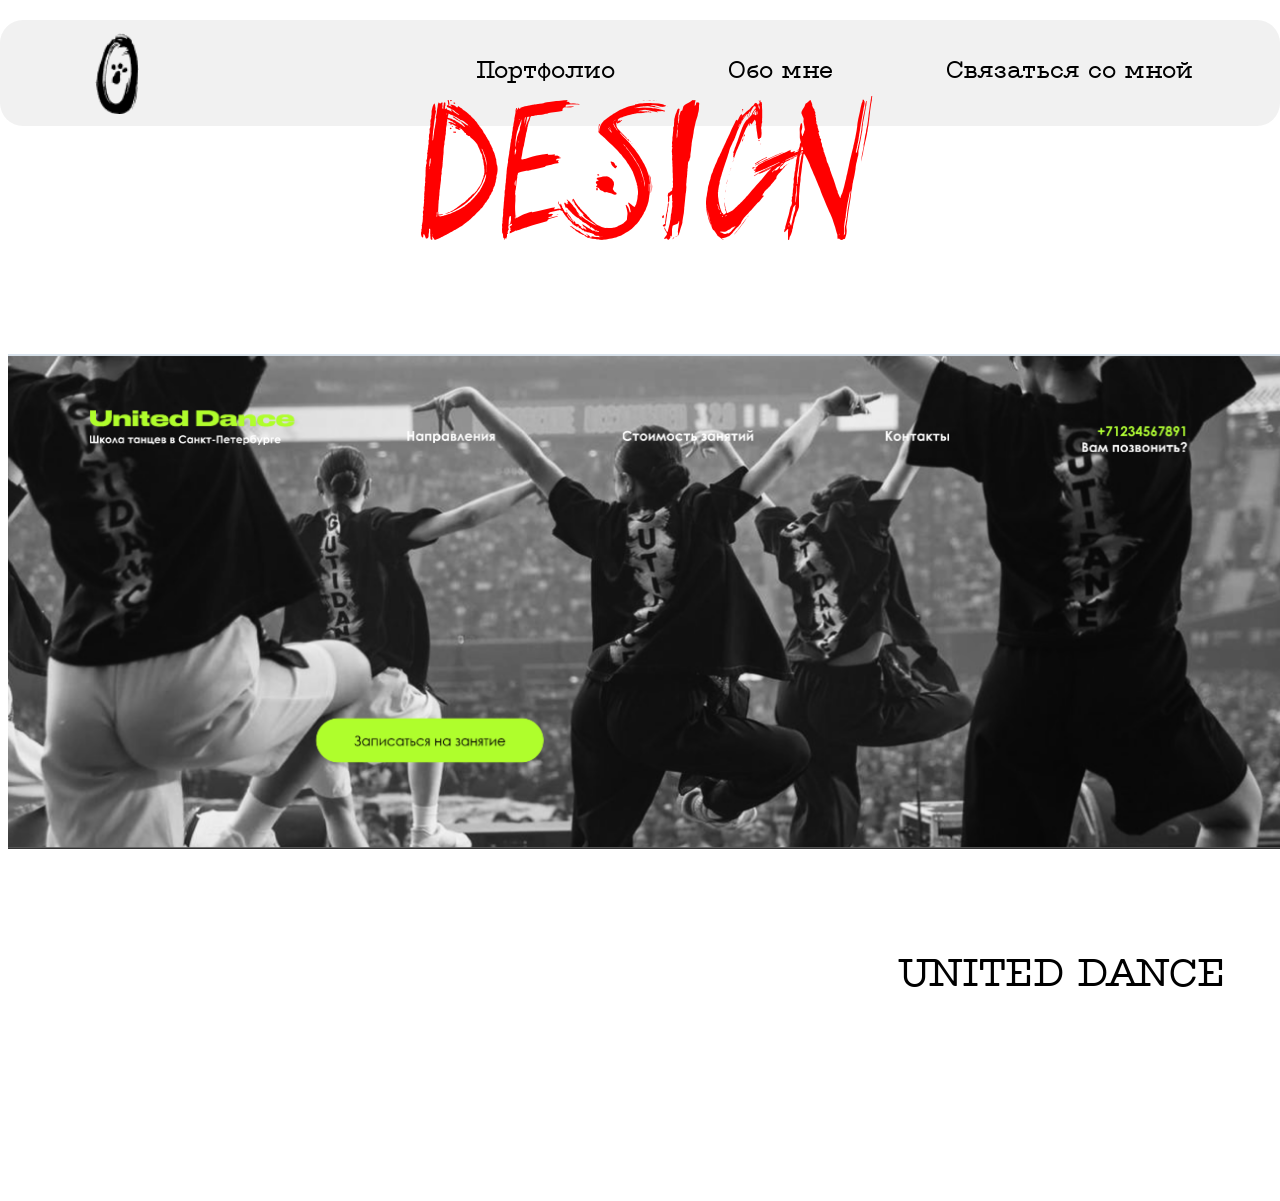
==== project-1.html @ 960e6727 "1" ====
<!DOCTYPE html>
<html lang="en">
  <head>
    <meta charset="UTF-8" />
    <meta name="viewport" content="width=device-width, initial-scale=1.0" />
    <link rel="stylesheet" href="./css/index.css" />
    <title>РАБОТА 1</title>
  </head>
  <body>
    <div class="page">
      <header class="header">
        <div class="header__wrapper">
          <h1 class="header__title header__title-project">DESIGN</h1>
          <a class="header__logo" href="index.html">
            <img src="./images/logo.png" alt="logo" />
          </a>
          <ul class="header__nav">
            <li>
              <a class="header__link" href="#skill">Портфолио</a>
            </li>
            <li>
              <a class="header__link" href="#about">Обо мне</a>
            </li>
            <li>
              <a class="header__link" href="#connection">Связаться со мной</a>
            </li>
          </ul>
        </div>
      </header>
      <main>
        <section class="project-top">
          <div class="container">
            <div class="project-top__wrapper">
              <div class="project-top__image">
                <img src="./images/project-1.png" alt="image" />
              </div>
              <h2 class="project-top__title">UNITED DANCE</h2>
            </div>
          </div>
        </section>

        <section class="project-info">
          <div class="container">
            <div class="project-info__wrapper"></div>
          </div>
        </section>
      </main>
      <!-- <footer id="connection" class="footer">
        <div class="footer__wrapper">
          <div class="footer__nav">
            <p class="footer__text">Связаться со мной</p>
            <ul class="footer__social">
              <li>
                <a class="footer__text" href="tel:89097540386">89097540386</a>
              </li>
              <li>
                <a
                  class="footer__icon"
                  href="https://t.me/ppashtett"
                  target="_blank"
                >
                  <img src="./images/telegram.png" alt="icon" />
                </a>
              </li>
              <li>
                <a
                  class="footer__icon"
                  href="https://www.instagram.com/dashapashtet/"
                  target="_blank"
                >
                  <img src="./images/instagram.png" alt="icon" />
                </a>
              </li>
            </ul>
          </div>
          <span class="footer__title">dESIGN</span>
          <div class="footer__adress">
            <p class="footer__text footer__adress-txt">
              давайте вместе создадим крутой проект
            </p>
            <p class="footer__text footer__adress-txt">
              Пащенко Дарья, Санкт-Петербург, 2024
            </p>
          </div>
        </div>
      </footer> -->
    </div>
  </body>
</html>
---- css/index.css ----
@font-face {
  font-family: "Zaychik";
  src: url("../fonts/Zaychik-Regular.ttf") format("truetype");
  font-weight: normal;
  font-style: normal;
}
@font-face {
  font-family: "Type-Machine";
  src: url("../fonts/Type-Machine.ttf") format("truetype");
  font-weight: normal;
  font-style: normal;
}
@font-face {
  font-family: "FDMedian";
  src: url("../fonts/fdmedian.ttf") format("truetype");
  font-style: normal;
}

* {
  margin: 0;
  padding: 0;
}
html {
  scroll-behavior: smooth;
}

a {
  text-decoration: none;
}
ul {
  list-style-type: none;
  margin: 0;
  padding: 0;
}
h1,
h2,
h3,
h4,
h5,
h6,
p {
  margin: 0;
}
button {
  border: none;
  cursor: pointer;
}
.page {
  width: 100%;
  display: flex;
  flex-direction: column;
  margin: 0 auto;
  padding: 0;
  font-family: "Zaychik", sans-serif;
  -webkit-font-smoothing: antialiased;
  -moz-osx-font-smoothing: grayscale;
  -webkit-text-size-adjust: 100%;
  -ms-text-size-adjust: 100%;
  -moz-text-size-adjust: 100%;
  background: #ffffff;
}
.container {
  max-width: 1561px;
  width: 100%;
  margin: 0 auto;
}
.header {
  width: 100%;
  position: absolute;
  top: 0;
  left: 0;
  display: flex;
}
.header__wrapper {
  max-width: 1872px;
  width: 100%;
  height: 106px;
  background: #f1f1f1;
  border-radius: 23px;
  margin: 20px auto;
  display: flex;
  align-items: center;
  justify-content: space-between;
  padding-left: 95px;
  padding-right: 87px;
  box-sizing: border-box;
  position: relative;
}
.header__title {
  font-weight: 400;
  font-size: 200px;
  line-height: 220px;
  color: #ff0000;
  position: absolute;
  top: 53px;
  left: 466px;
  z-index: 2;
}
.header__title-project {
  top: 60px;
  left: 418px;
}
.header__logo {
  display: block;
  width: 44px;
  height: 81px;
}
.header__logo img {
  width: 100%;
  height: 100%;
  object-fit: cover;
}
/*---promo---*/
.promo {
  width: 100%;
  background: linear-gradient(0deg, #ffffff 0%, #dddddd 44.45%, #c6c6c6 100%);
}
.header__nav {
  display: flex;
  align-items: center;
  gap: 113px;
}
.header__link {
  font-family: "Type-Machine", sans-serif;
  font-weight: 400;
  font-size: 25px;
  line-height: 39.08px;
  color: #000;
}
.promo__wrapper {
  display: flex;
  align-items: center;
  flex-direction: column;
}
.promo__image {
  width: 404px;
  height: 530px;
  margin: 144px auto 42px;
  position: relative;
}
.promo__image img {
  width: 100%;
  height: 100%;
  object-fit: cover;
}
.promo__title {
  font-weight: 400;
  font-size: 200px;
  line-height: 220px;
  color: #ff0000;
  position: absolute;
  top: -71px;
  left: -268px;
}
.promo__subtitle {
  font-weight: 400;
  font-size: 100px;
  line-height: 1100px;
  color: #000;
  position: absolute;
  top: -2px;
  right: -138px;
}
/*---info---*/
.info {
  width: 100%;
}
.info__wrapper {
  padding-top: 53px;
  padding-bottom: 63px;
  box-sizing: border-box;
  width: 100%;
  display: flex;
  flex-direction: column;
  gap: 51px;
}
.info__top {
  width: 100%;
  display: flex;
  justify-content: space-between;
  margin-top: 53px;
}
.info__text {
  display: flex;
  flex-direction: column;
  gap: 130px;
  max-width: 566px;
  width: 100%;
}
.info__title {
  max-width: 380px;
  font-weight: 400;
  font-size: 60px;
  line-height: 66px;
  color: #000;
}
.info__title span {
  color: #ff0000;
}
.info__subtitle {
  font-weight: 400;
  font-size: 40px;
  line-height: 44px;
  color: #000;
}
.info__image {
  width: 443px;
  height: 445px;
  margin-top: 288px;
  position: relative;
}
.info__image img {
  width: 100%;
  height: 100%;
  object-fit: cover;
}
.info__font {
  font-family: "FDMedian", sans-serif;
  font-weight: 400;
  font-size: 100px;
  line-height: 94.1px;
  color: #00000040;
  position: absolute;
  bottom: 30px;
  left: -402px;
}
.info__all {
  width: 100%;
  display: flex;
  padding-top: 19px;
  padding-bottom: 46px;
  box-sizing: border-box;
  border: 1px solid #000000;
}
.info__all-aside {
  width: 315px;
  display: flex;
  flex-direction: column;
  padding-left: 69px;
  box-sizing: border-box;
  border-right: 1px solid #000000;
}
.info__all-key {
  font-family: "Type-Machine", sans-serif;
  font-weight: 400;
  font-size: 30px;
  line-height: 46.9px;
  color: #000;
}
.key-one {
  margin-top: 32px;
}
.key-two {
  margin-top: 16px;
}
.info__all-main {
  display: flex;
  flex-direction: column;
  padding-left: 75px;
  box-sizing: border-box;
}
/*---skills---*/
.skills {
  width: 100%;
}
.skills__wrapper {
  padding-top: 68px;
  padding-bottom: 119px;
  box-sizing: border-box;
  display: flex;
  flex-direction: column;
}
.skills__top {
  display: flex;
  flex-direction: column;
  align-items: center;
  gap: 45px;
  margin-left: 40px;
}
.skills__title {
  font-family: "FDMedian", sans-serif;
  font-weight: 400;
  font-size: 100px;
  line-height: 94.1px;
  color: #00000040;
}
.skills__software {
  display: flex;
  align-items: center;
}
.skills__soft {
  filter: grayscale(100%);
}
.skills__soft-1 {
  margin-right: 29px;
}
.skills__soft-2 {
  margin-right: 9px;
}
.skills__soft-3 {
  margin-right: 7px;
}
.skills__soft-4 {
  margin-right: 28px;
}
.skills__soft-5 {
  margin-right: 22px;
}
.skills__soft-6 {
  margin-right: 22px;
}
.skills__soft img {
  width: auto;
  height: auto;
}
.skills__centr {
  display: flex;
  flex-direction: column;
  margin-top: 148px;
}
.skills__subtitle {
  font-family: "Type-Machine", sans-serif;
  font-weight: 400;
  font-size: 48px;
  line-height: 75.04px;
  color: #000;
  text-align: center;
  margin: 36px 0 0 38px;
}
.centr-title {
  text-align: right;
  margin-top: 112px;
}
.skills__items {
  display: flex;
  flex-direction: column;
  margin-top: 111px;
}
.skills__link {
  width: 100%;
  display: flex;
  align-items: center;
  justify-content: space-between;
  border-top: 1px solid #000000;
  padding: 30px 165px 24px 57px;
  box-sizing: border-box;
}
.skills__link:last-of-type {
  border-bottom: 1px solid #000000;
}
.skills__number {
  font-family: "FDMedian", sans-serif;
  font-weight: 400;
  font-size: 100px;
  line-height: 94.1px;
  color: #000;
}
.skills__text {
  display: flex;
  align-items: center;
  gap: 90px;
}
.skills__work {
  font-weight: 400;
  font-size: 50px;
  line-height: 55px;
  color: #000;
}
.skills__icon {
  width: 195px;
}
/*---footer---*/
.footer {
  width: 100%;
}
.footer__wrapper {
  height: 155px;
  margin: 0 24px 38px 24px;
  background: #f1f1f1;
  border-radius: 23px;
  display: flex;
  align-items: center;
  justify-content: space-between;
  padding-left: 180px;
  padding-right: 115px;
  box-sizing: border-box;
}
.footer__nav {
  display: flex;
  flex-direction: column;
  gap: 42px;
}
.footer__text {
  font-family: "Type-Machine", sans-serif;
  font-weight: 400;
  font-size: 16px;
  line-height: 25.01px;
  color: #000;
  margin-right: 30px;
}
.footer__adress-txt {
  margin-right: 0;
}
.footer__social {
  display: flex;
  align-items: center;
}
.footer__social a {
  transition: all 0.3s ease-out;
}
.footer__social a:hover {
  opacity: 0.5;
}
.footer__icon {
  display: block;
  width: 24px;
  height: 24px;
  margin-right: 15px;
}
.footer__icon img {
  width: 100%;
  height: 100%;
  object-fit: cover;
}
.footer__title {
  font-family: "Zaychik", sans-serif;
  font-weight: 400;
  font-size: 180px;
  line-height: 198px;
  color: #ff0000;
  margin: 42px 0 0 55px;
}
.footer__adress {
  display: flex;
  flex-direction: column;
  gap: 26px;
  text-align: right;
  margin-top: 10px;
}
/*---project-top---*/
.project-top {
  width: 100%;
}
.project-top__wrapper {
  margin: 354px auto 0;
  display: flex;
  flex-direction: column;
  gap: 102px;
}
.project-top__image {
  max-width: 1295px;
  width: 100%;
  margin-left: 8px;
}
.project-top__image img {
  width: 100%;
  height: 100%;
  object-fit: cover;
}
.project-top__title {
  font-family: "Type-Machine", sans-serif;
  font-weight: 400;
  font-size: 40px;
  line-height: 100%;
  color: #000;
  text-transform: uppercase;
  text-align: right;
  margin-right: 55px;
}
/*---project-info---*/
.project-info {
  width: 100%;
}
.project-info__wrapper {
  padding-top: 95px;
  padding-bottom: 110px;
  box-sizing: border-box;
  display: flex;
  flex-direction: column;
}
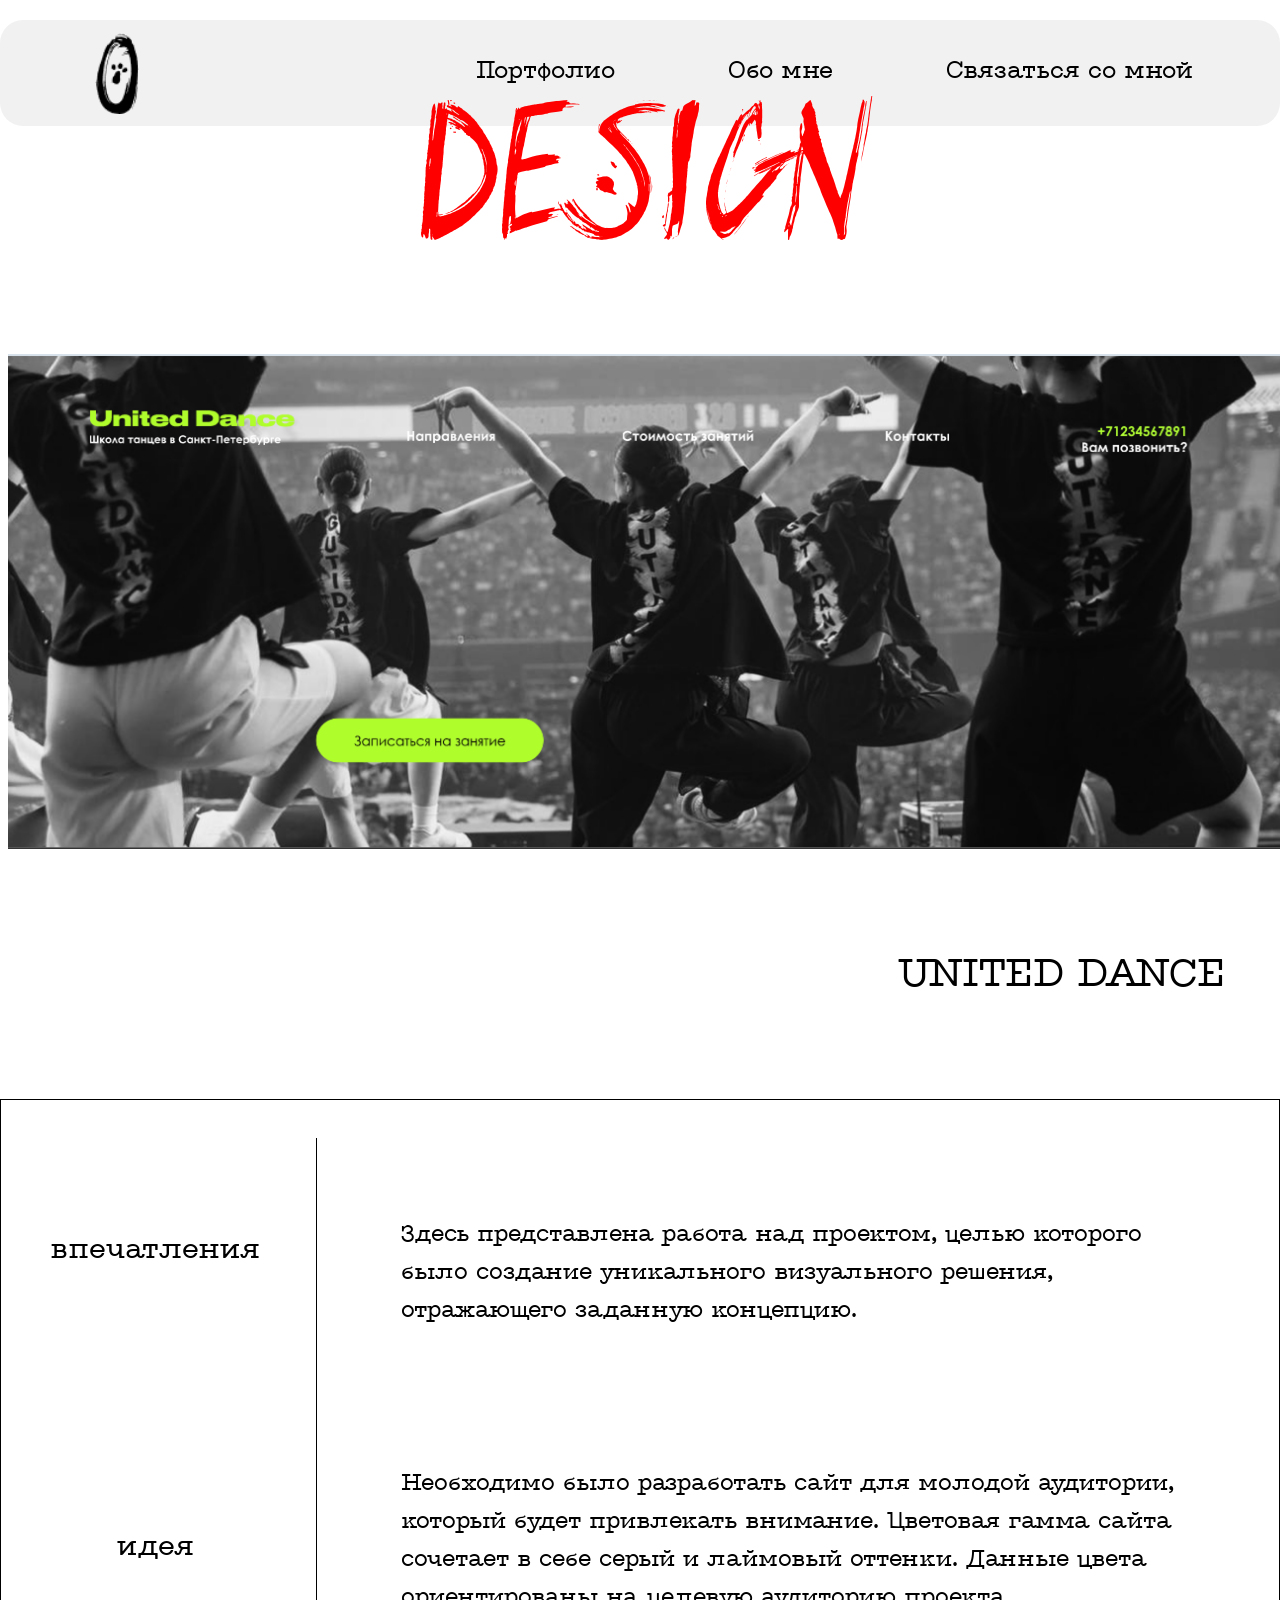
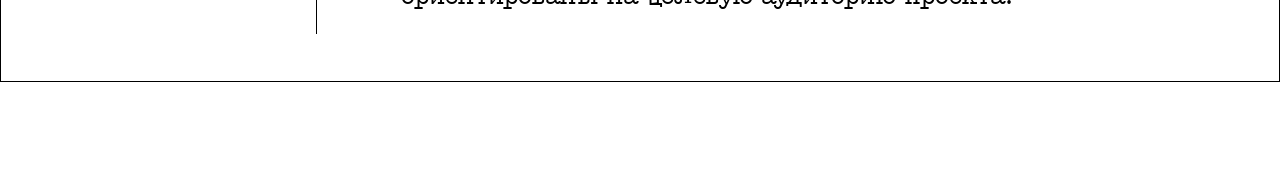
==== commit 23bf7a07: "1" ====
--- a/project-1.html
+++ b/project-1.html
@@ -41,7 +41,29 @@
 
         <section class="project-info">
           <div class="container">
-            <div class="project-info__wrapper"></div>
+            <div class="project-info__wrapper">
+              <div class="project-info__top">
+                <div class="project-info__item">
+                  <div class="project-info__aside">
+                    <p class="project-info__key">впечатления</p>
+                    <p class="project-info__key">идея</p>
+                  </div>
+                  <div class="project-info__main">
+                    <p class="project-info__value">
+                      Здесь представлена работа над проектом, целью которого
+                      было создание уникального визуального решения, отражающего
+                      заданную концепцию.
+                    </p>
+                    <p class="project-info__value">
+                      Необходимо было разработать сайт для молодой аудитории,
+                      который будет привлекать внимание. Цветовая гамма сайта
+                      сочетает в себе серый и лаймовый оттенки. Данные цвета
+                      ориентированы на целевую аудиторию проекта.
+                    </p>
+                  </div>
+                </div>
+              </div>
+            </div>
           </div>
         </section>
       </main>
--- a/css/index.css
+++ b/css/index.css
@@ -472,9 +472,54 @@
   width: 100%;
 }
 .project-info__wrapper {
-  padding-top: 95px;
+  padding-top: 103px;
   padding-bottom: 110px;
   box-sizing: border-box;
   display: flex;
   flex-direction: column;
 }
+.project-info__top {
+  width: 100%;
+  display: flex;
+  flex-direction: column;
+}
+.project-info__item {
+  display: flex;
+  padding-top: 38px;
+  padding-bottom: 47px;
+  box-sizing: border-box;
+  border: 1px solid #000000;
+}
+.project-info__aside {
+  display: flex;
+  flex-direction: column;
+  gap: 267px;
+  border-right: 1px solid #000000;
+  padding-left: 49px;
+  padding-right: 56px;
+  padding-top: 98px;
+  padding-bottom: 71px;
+}
+.project-info__main {
+  display: flex;
+  flex-direction: column;
+  padding-left: 84px;
+  padding-right: 100px;
+  box-sizing: border-box;
+  margin-top: 78px;
+  gap: 135px;
+}
+.project-info__key {
+  font-family: "Type-Machine", sans-serif;
+  font-weight: 400;
+  font-size: 30px;
+  line-height: 100%;
+  color: #000;
+  text-align: center;
+}
+.project-info__value {
+  font-family: "Type-Machine", sans-serif;
+  font-weight: 400;
+  font-size: 24px;
+  color: #000;
+}
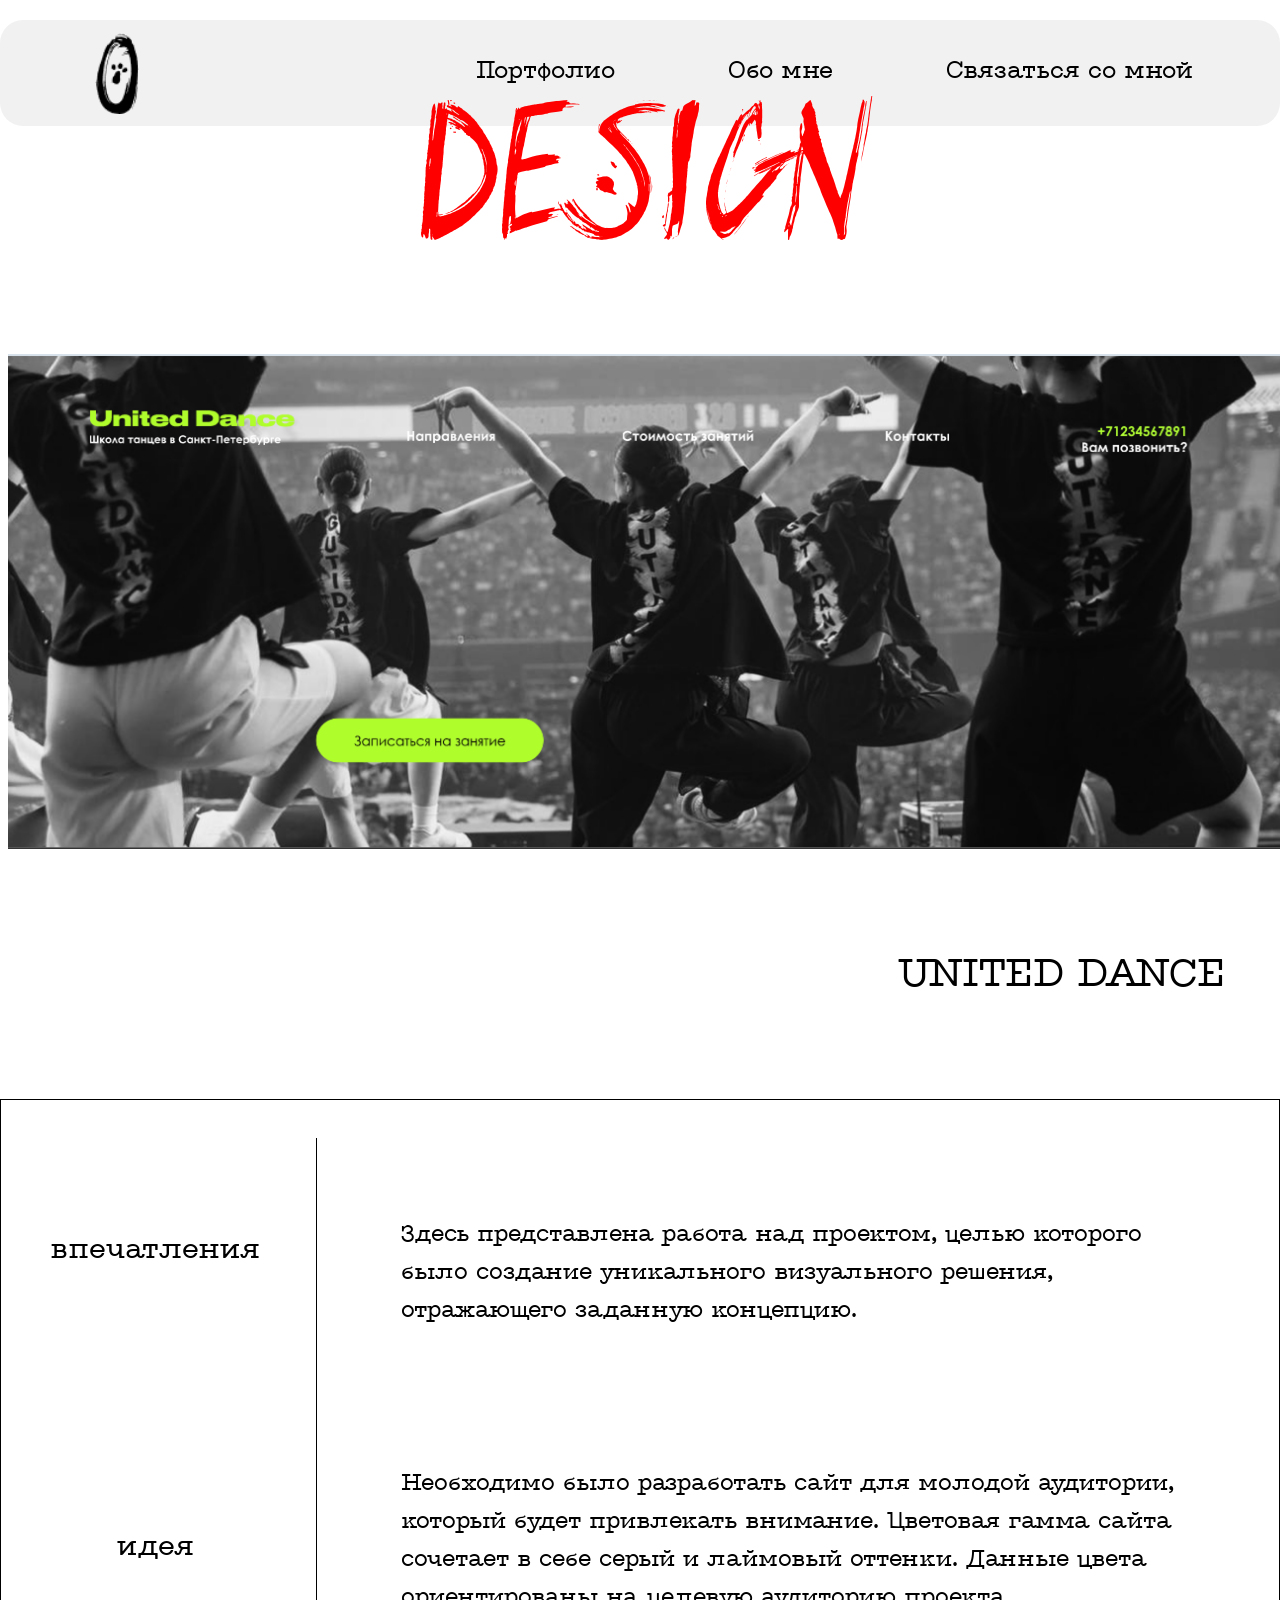
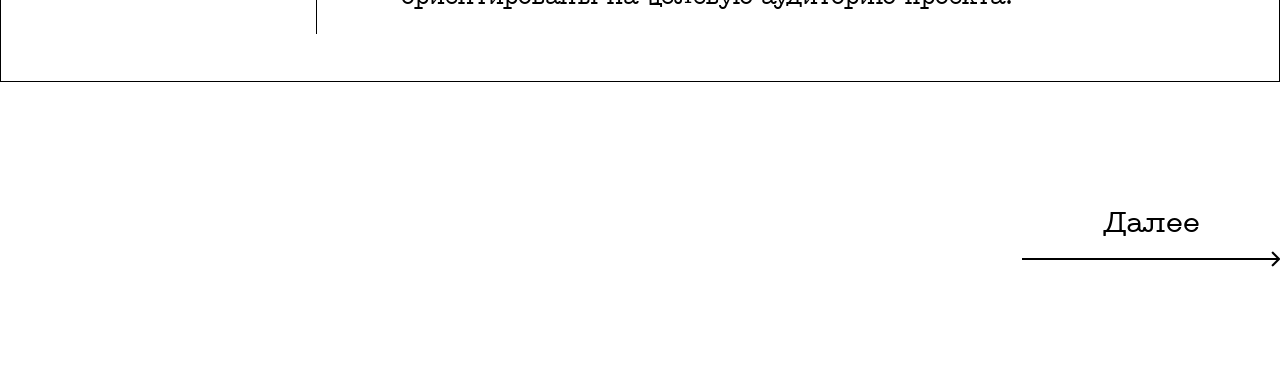
==== commit 21edc009: "1" ====
--- a/project-1.html
+++ b/project-1.html
@@ -62,6 +62,10 @@
                     </p>
                   </div>
                 </div>
+                <a class="project-info__further" href="project-2.html"
+                  >Далее
+                  <img src="./images/arrow-project.png" alt="icon" />
+                </a>
               </div>
             </div>
           </div>
--- a/css/index.css
+++ b/css/index.css
@@ -523,3 +523,16 @@
   font-size: 24px;
   color: #000;
 }
+.project-info__further {
+  display: flex;
+  flex-direction: column;
+  align-items: center;
+  gap: 3px;
+  font-family: "Type-Machine", sans-serif;
+  font-weight: 400;
+  font-size: 30px;
+  color: #000;
+  align-self: flex-end;
+  margin-top: 119px;
+  transition: all 0.3s ease-out;
+}
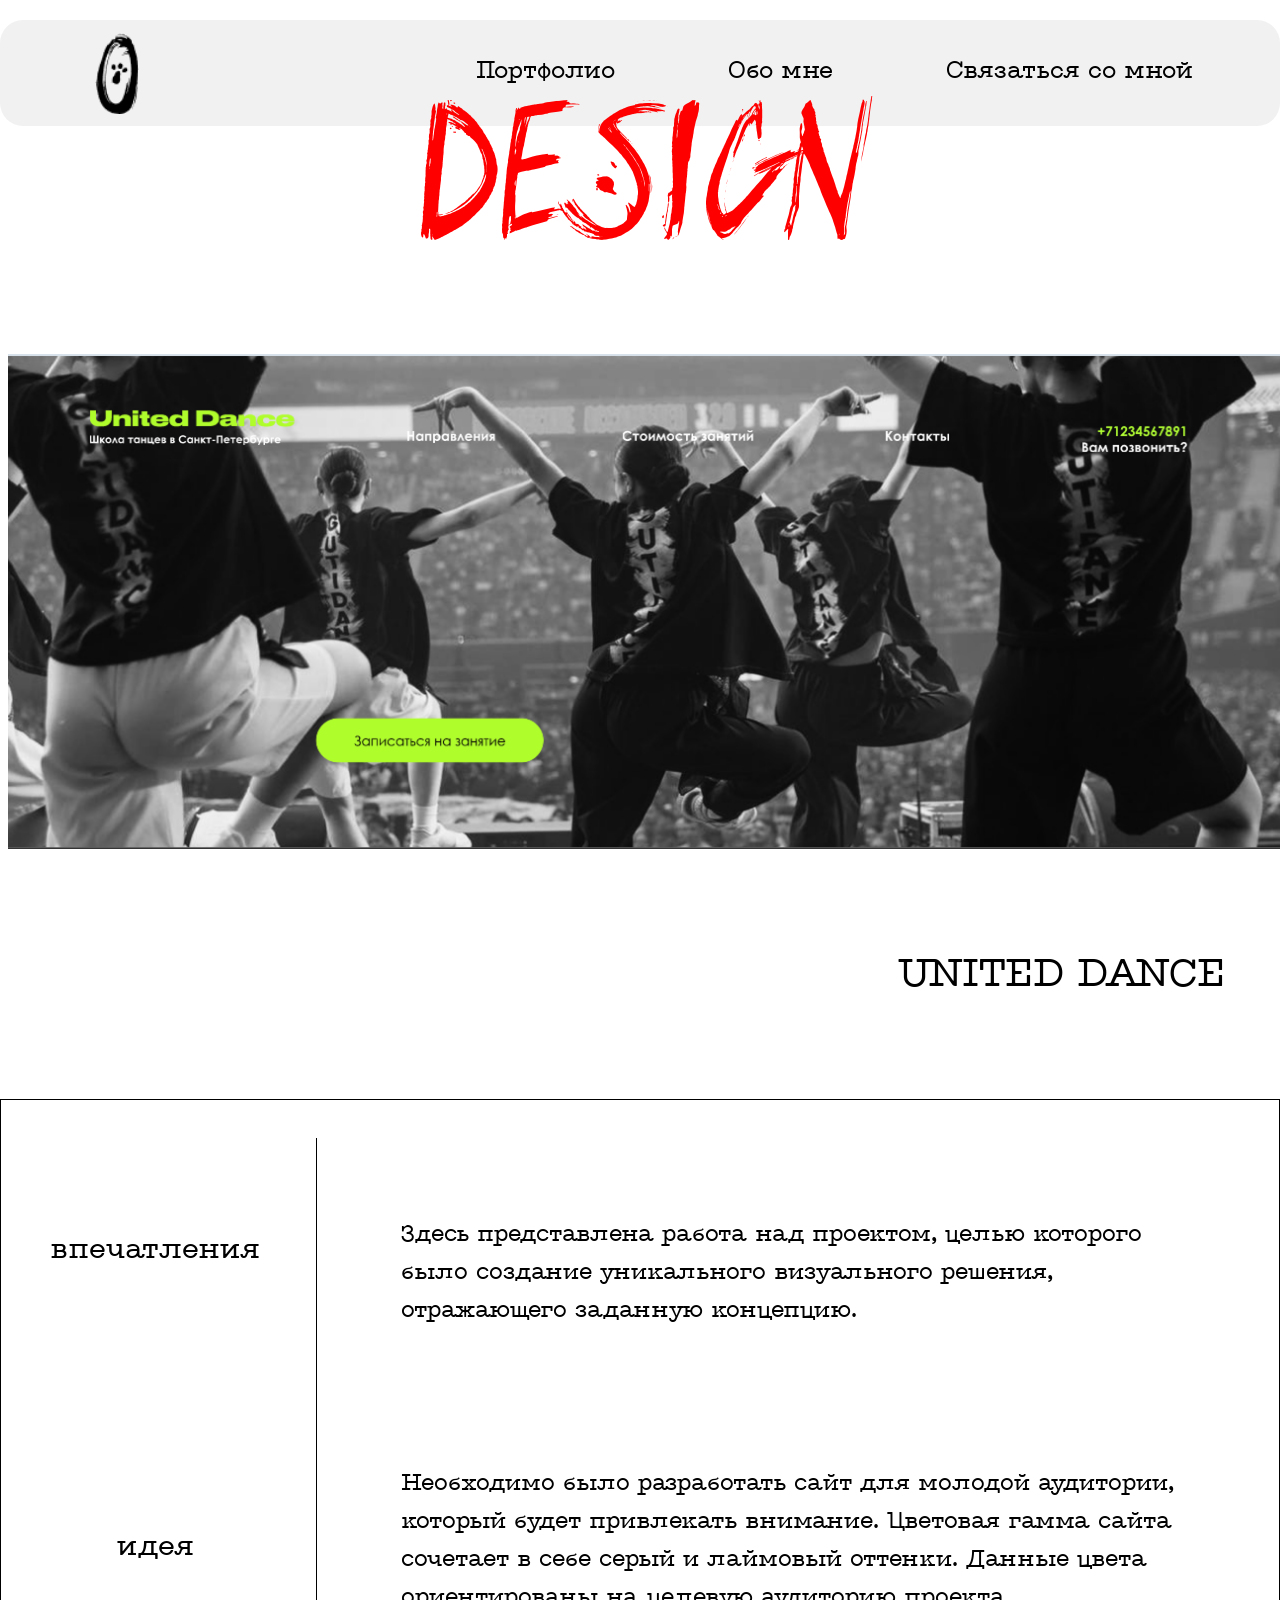
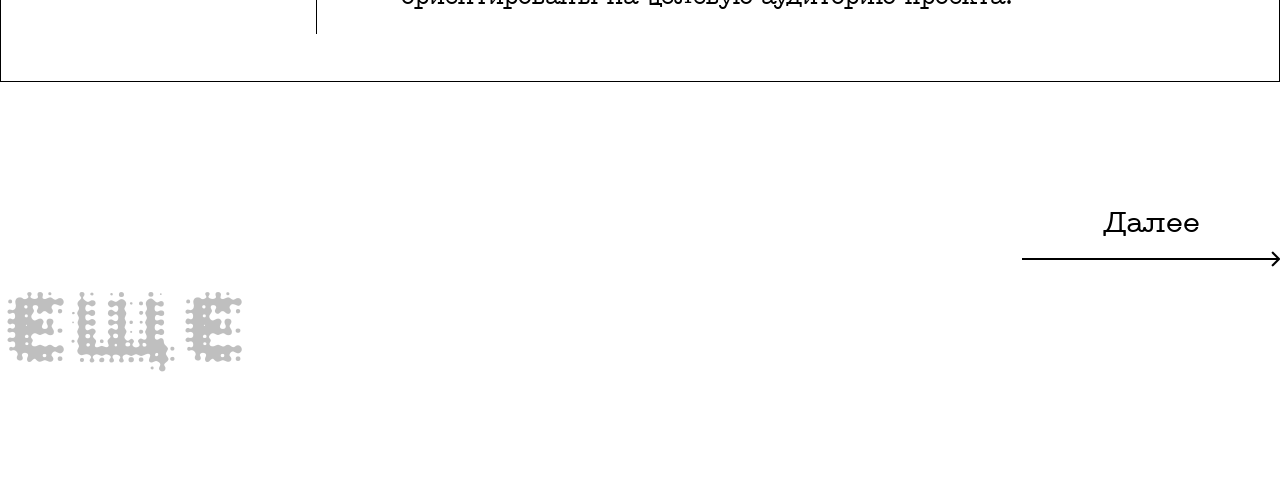
==== commit 2395721c: "1" ====
--- a/project-1.html
+++ b/project-1.html
@@ -67,6 +67,9 @@
                   <img src="./images/arrow-project.png" alt="icon" />
                 </a>
               </div>
+              <div class="project-info__bott">
+                <h4 class="project-info__title">еще</h4>
+              </div>
             </div>
           </div>
         </section>
--- a/css/index.css
+++ b/css/index.css
@@ -536,3 +536,14 @@
   margin-top: 119px;
   transition: all 0.3s ease-out;
 }
+.project-info__bott {
+  display: flex;
+  flex-direction: column;
+  margin-top: 13px;
+}
+.project-info__title {
+  font-family: "FDMedian", sans-serif;
+  font-weight: 400;
+  font-size: 100px;
+  color: #00000040;
+}
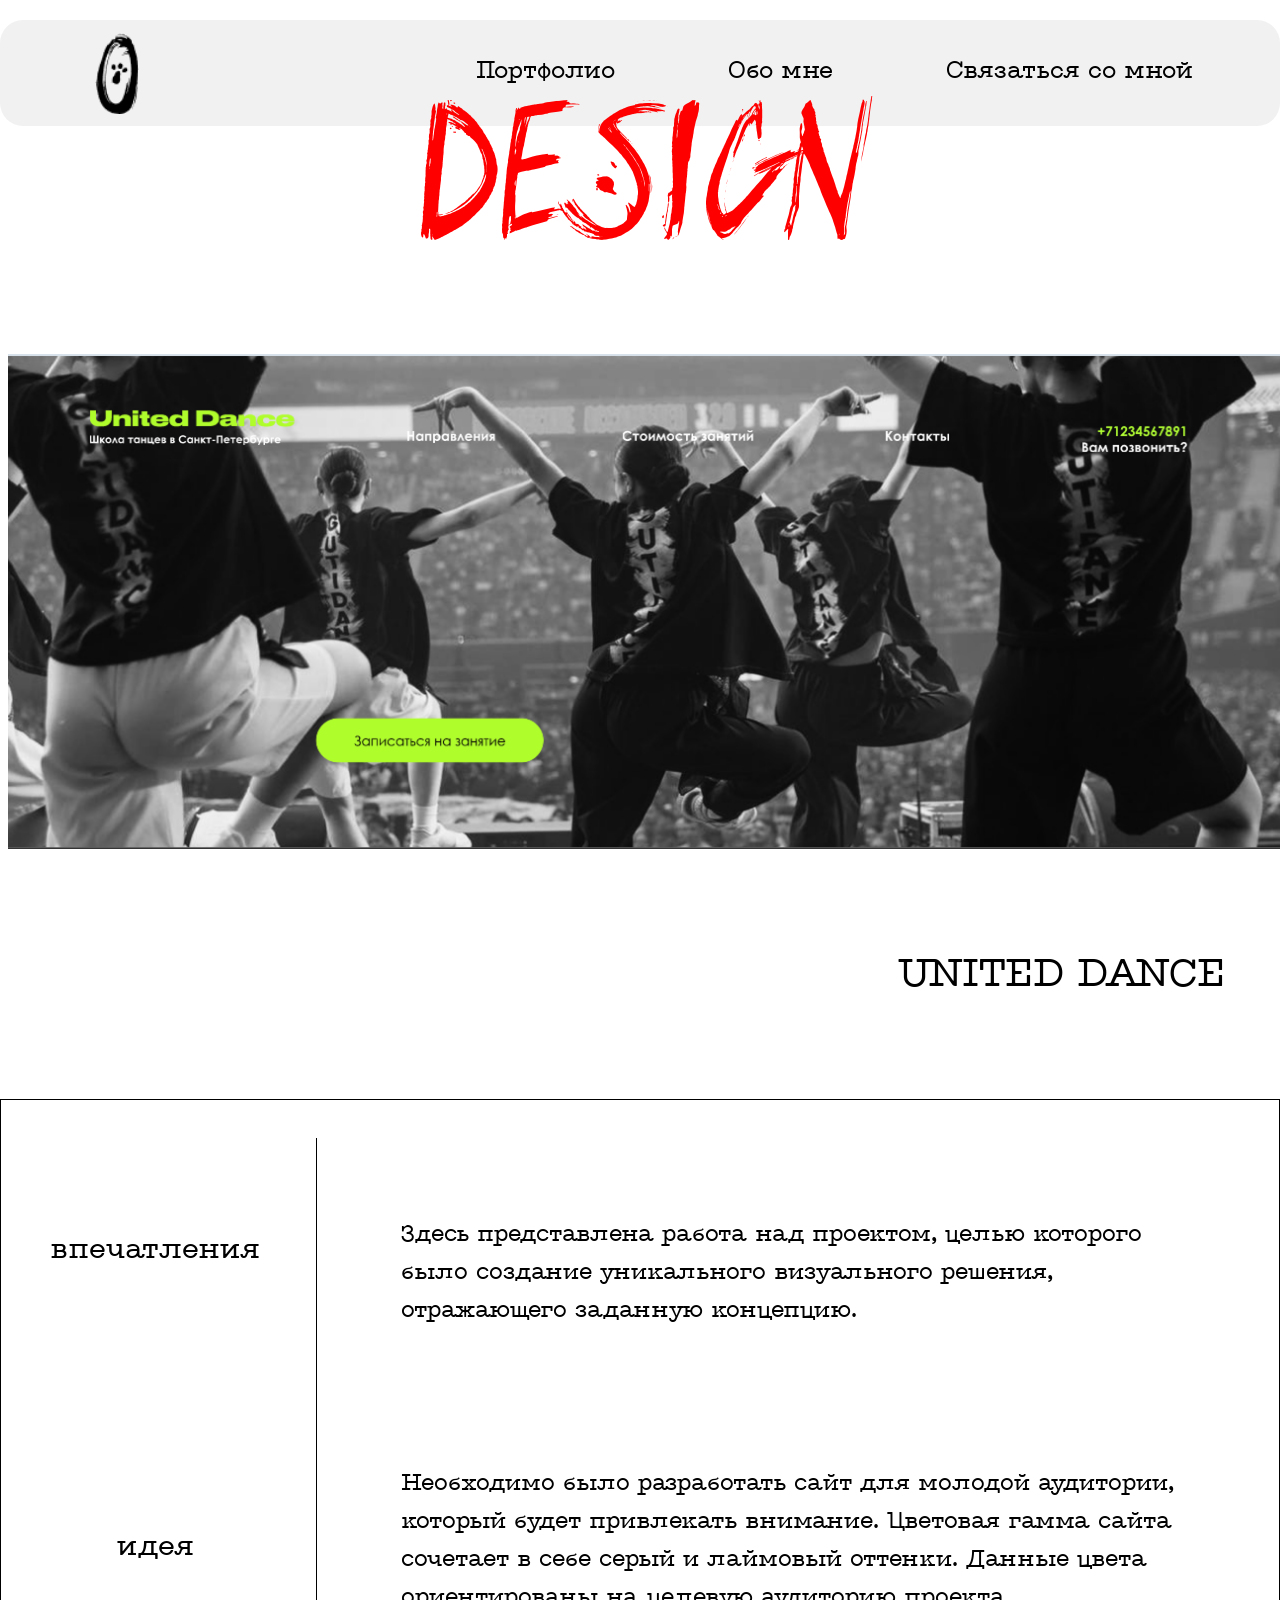
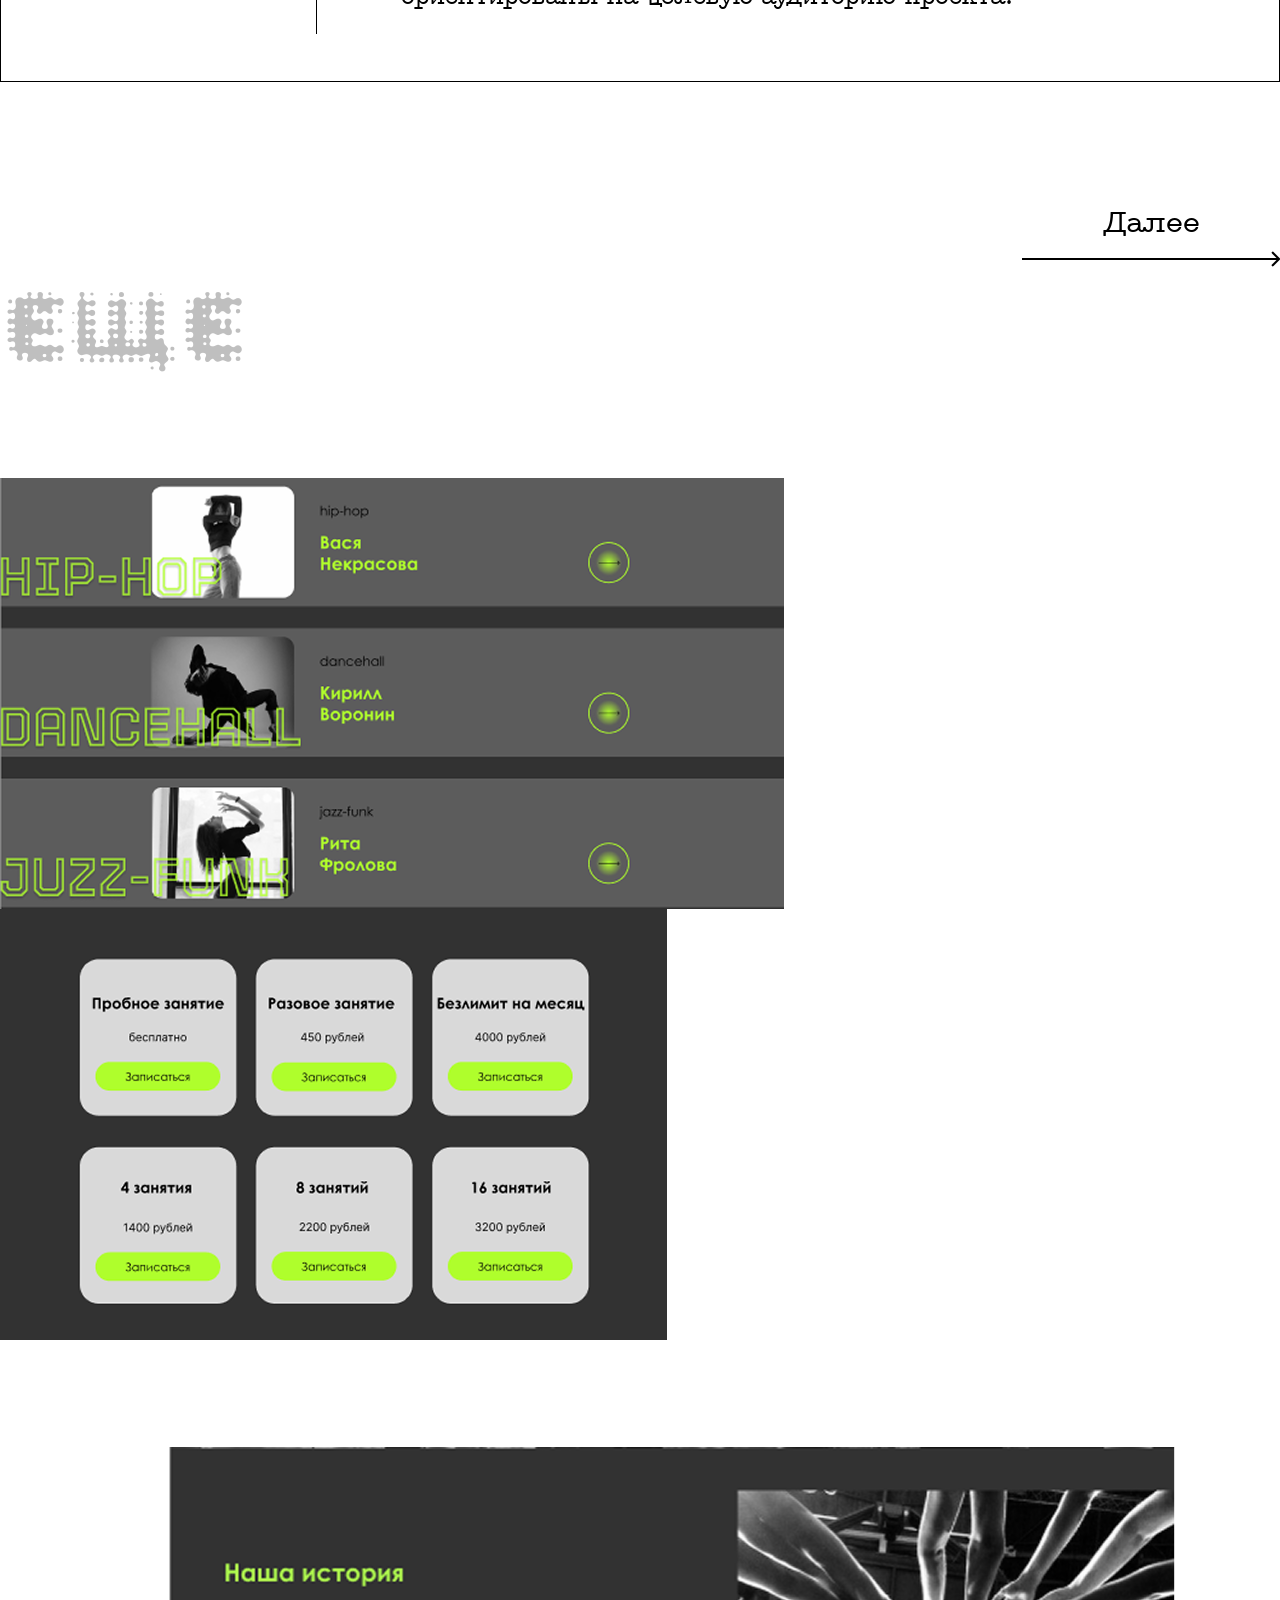
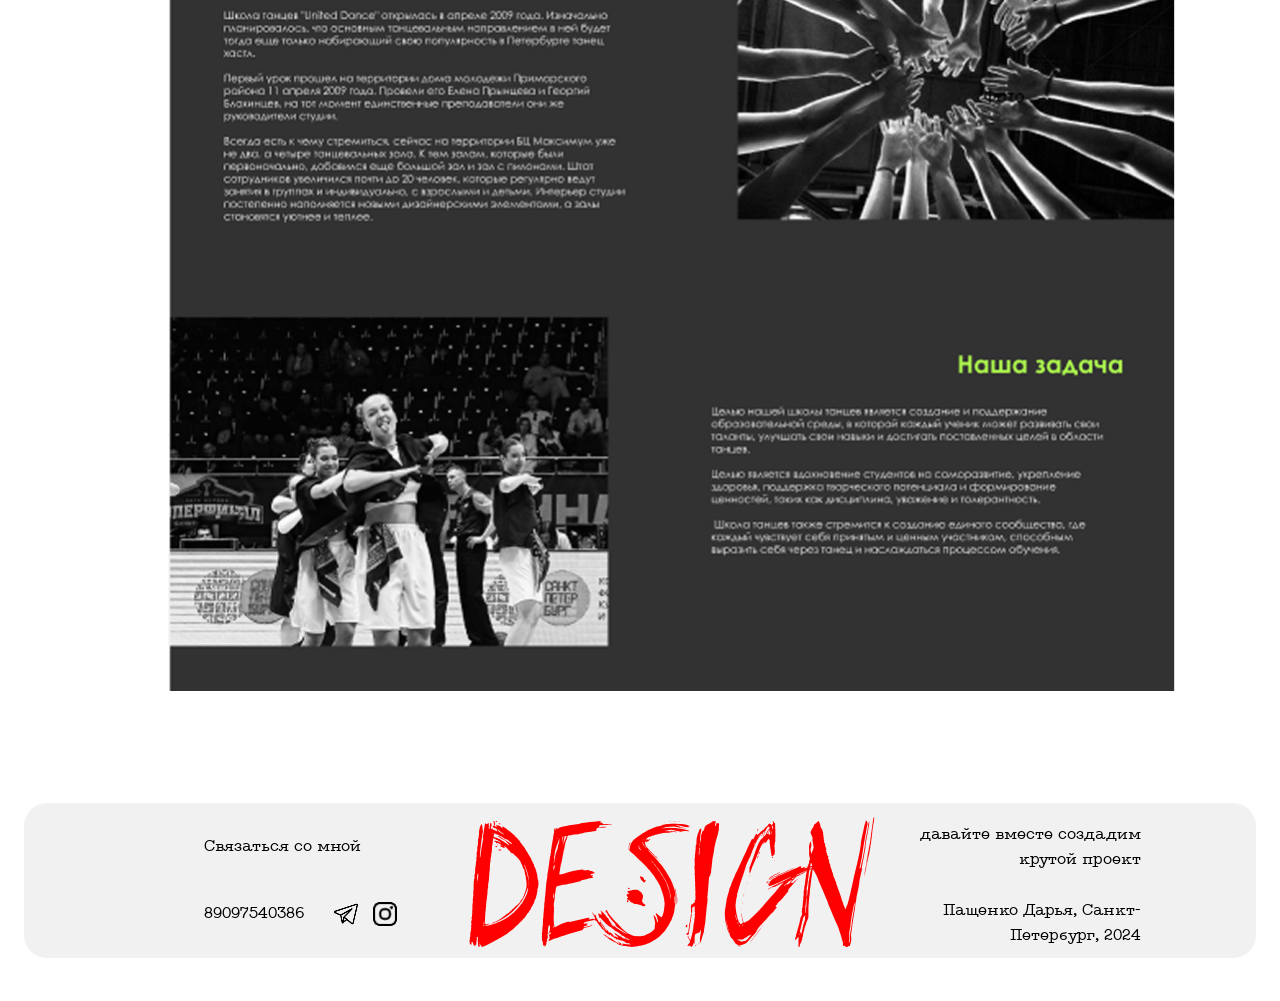
==== commit 88f93af0: "1" ====
--- a/project-1.html
+++ b/project-1.html
@@ -69,12 +69,29 @@
               </div>
               <div class="project-info__bott">
                 <h4 class="project-info__title">еще</h4>
+                <div class="project-info__images">
+                  <img
+                    class="project-info__imag-1-l"
+                    src="./images/project-1-l.png"
+                    alt="image"
+                  />
+                  <img
+                    class="project-info__imag-1-r"
+                    src="./images/project-1-r.png"
+                    alt="image"
+                  />
+                  <img
+                    class="project-info__imag-1-bot"
+                    src="./images/project-1-bot.png"
+                    alt="image"
+                  />
+                </div>
               </div>
             </div>
           </div>
         </section>
       </main>
-      <!-- <footer id="connection" class="footer">
+      <footer id="connection" class="footer">
         <div class="footer__wrapper">
           <div class="footer__nav">
             <p class="footer__text">Связаться со мной</p>
@@ -112,7 +129,7 @@
             </p>
           </div>
         </div>
-      </footer> -->
+      </footer>
     </div>
   </body>
 </html>
--- a/css/index.css
+++ b/css/index.css
@@ -473,7 +473,7 @@
 }
 .project-info__wrapper {
   padding-top: 103px;
-  padding-bottom: 110px;
+  padding-bottom: 112px;
   box-sizing: border-box;
   display: flex;
   flex-direction: column;
@@ -547,3 +547,23 @@
   font-size: 100px;
   color: #00000040;
 }
+.project-info__images {
+  display: flex;
+  flex-wrap: wrap;
+  justify-content: space-between;
+  margin-top: 101px;
+}
+.project-info__imag-1-l {
+  max-width: 784px;
+  width: 100%;
+}
+.project-info__imag-1-r {
+  max-width: 667px;
+  width: 100%;
+}
+.project-info__imag-1-bot {
+  max-width: 1007px;
+  width: 100%;
+  margin-top: 107px;
+  margin-left: 168px;
+}
